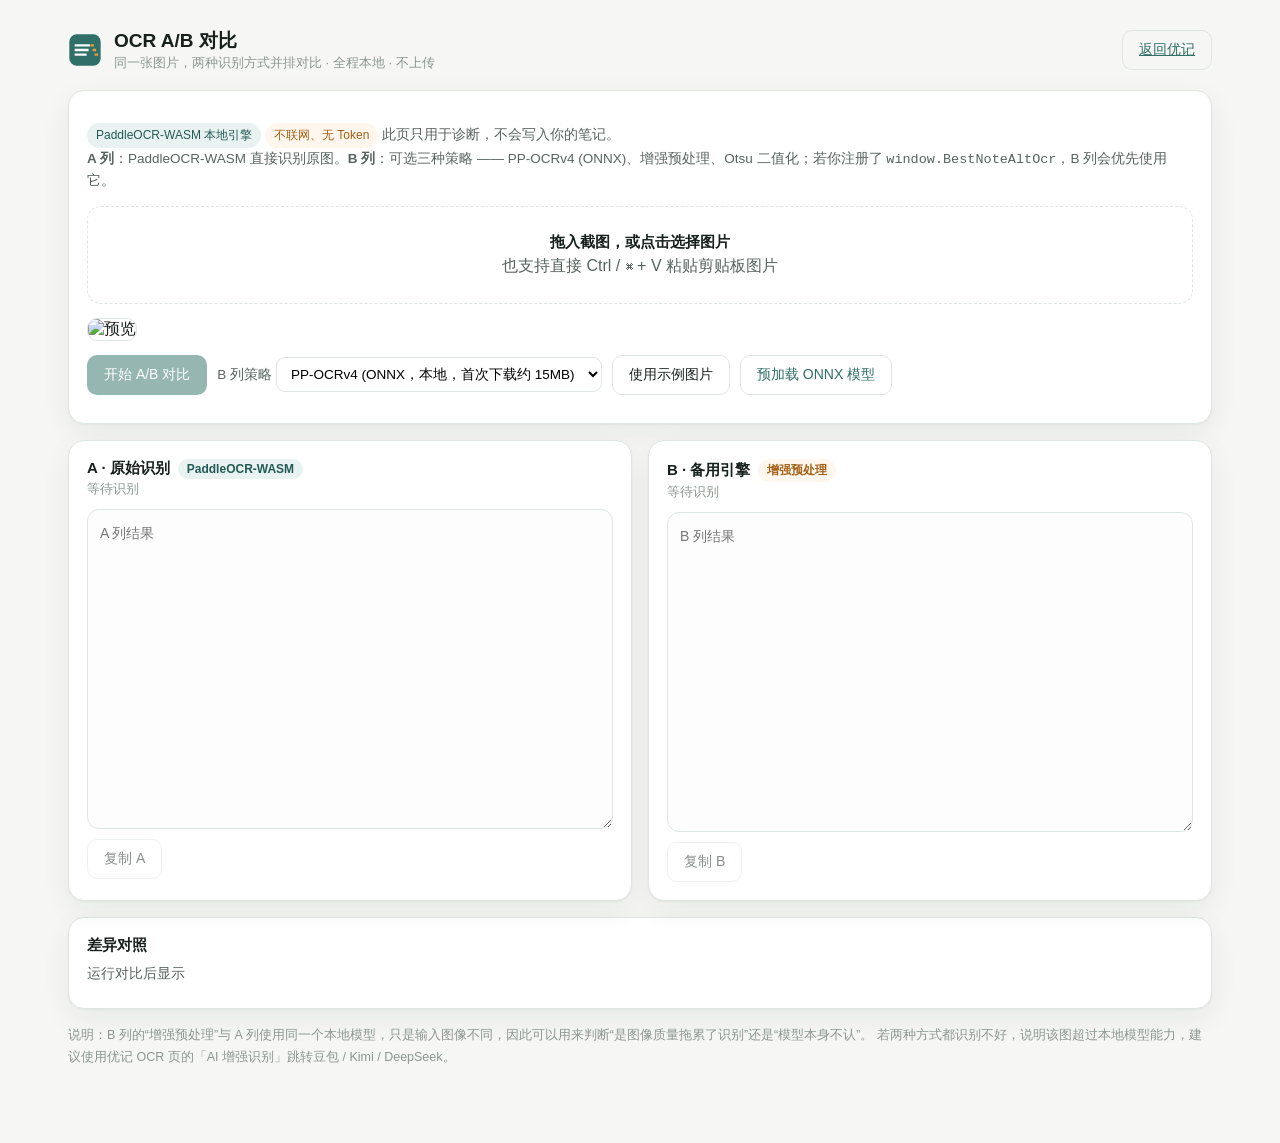
==== ocr-ab-test.html @ 9935817f "Add files via upload" ====
<!doctype html>
<html lang="zh-CN">
<head>
  <meta charset="UTF-8" />
  <meta name="viewport" content="width=device-width, initial-scale=1.0" />
  <meta name="theme-color" content="#2f6f68" />
  <title>优记 · OCR A/B 对比</title>
  <link rel="icon" href="./icon.svg" type="image/svg+xml" />
  <style>
    :root {
      --ink: #17201d;
      --ink-soft: #59645f;
      --ink-faint: #8c9691;
      --paper: #f6f7f4;
      --surface: #ffffff;
      --surface-muted: #eef2ee;
      --line: #dfe6e1;
      --primary: #2f6f68;
      --primary-dark: #245a55;
      --primary-soft: #e8f2f0;
      --accent: #e59a4a;
      --accent-soft: #fff7ed;
      --danger: #c2413b;
      --success: #3a8f76;
      --shadow: 0 1px 2px rgba(22, 32, 29, .05), 0 10px 30px rgba(22, 32, 29, .06);
      font-family: -apple-system, BlinkMacSystemFont, "PingFang SC", "Hiragino Sans GB", "Microsoft YaHei", "Noto Sans CJK SC", sans-serif;
      color: var(--ink);
    }
    * { box-sizing: border-box; }
    body { margin: 0; background: var(--paper); color: var(--ink); }
    a { color: var(--primary); }
    .wrap { max-width: 1180px; margin: 0 auto; padding: 20px 18px 64px; }
    header.top { display: flex; align-items: center; gap: 12px; padding: 8px 0 18px; flex-wrap: wrap; }
    header.top img { width: 34px; height: 34px; border-radius: 9px; }
    header.top h1 { font-size: 19px; margin: 0; }
    header.top .sub { color: var(--ink-faint); font-size: 13px; }
    header.top .spacer { flex: 1; }
    .card { background: var(--surface); border: 1px solid var(--line); border-radius: 16px; box-shadow: var(--shadow); padding: 18px; margin-bottom: 16px; }
    .hint { color: var(--ink-soft); font-size: 13.5px; line-height: 1.6; }
    .badge { display: inline-flex; align-items: center; gap: 6px; font-size: 12px; padding: 3px 9px; border-radius: 999px; background: var(--primary-soft); color: var(--primary-dark); }
    .badge.warn { background: var(--accent-soft); color: #a35f16; }
    .badge.err { background: #fdebea; color: var(--danger); }
    .toolbar { display: flex; flex-wrap: wrap; gap: 10px; align-items: center; margin-top: 14px; }
    button, .filebtn { font: inherit; }
    .btn { border: 1px solid transparent; background: var(--primary); color: #fff; border-radius: 10px; padding: 10px 16px; font-size: 14px; cursor: pointer; }
    .btn[disabled] { opacity: .5; cursor: not-allowed; }
    .btn.secondary { background: var(--surface); color: var(--ink); border-color: var(--line); }
    .btn.ghost { background: transparent; color: var(--primary); border-color: var(--line); }
    .filebtn { position: relative; overflow: hidden; display: inline-flex; }
    .filebtn input { position: absolute; inset: 0; opacity: 0; cursor: pointer; }
    select { border: 1px solid var(--line); border-radius: 9px; padding: 8px 10px; background: #fff; font-size: 13.5px; }
    .drop { border: 1.5px dashed var(--line); border-radius: 14px; padding: 26px 18px; text-align: center; color: var(--ink-soft); margin-top: 14px; transition: .15s; }
    .drop.over { border-color: var(--primary); background: var(--primary-soft); }
    .drop strong { display: block; font-size: 15px; color: var(--ink); margin-bottom: 4px; }
    .preview { display: flex; gap: 12px; align-items: center; margin-top: 14px; flex-wrap: wrap; }
    .preview img { max-height: 90px; border-radius: 10px; border: 1px solid var(--line); }
    .cols { display: grid; grid-template-columns: 1fr 1fr; gap: 16px; }
    @media (max-width: 860px) { .cols { grid-template-columns: 1fr; } }
    .col { display: flex; flex-direction: column; }
    .col h2 { font-size: 15px; margin: 0 0 2px; display: flex; align-items: center; gap: 8px; }
    .col .meta { color: var(--ink-faint); font-size: 12.5px; margin-bottom: 10px; min-height: 18px; }
    .score { font-weight: 600; }
    .score.good { color: var(--success); }
    .score.bad { color: var(--danger); }
    textarea { width: 100%; min-height: 320px; resize: vertical; border: 1px solid var(--line); border-radius: 12px; padding: 12px; font-size: 14px; line-height: 1.7; font-family: inherit; background: #fcfdfc; }
    .col .foot { display: flex; gap: 8px; margin-top: 10px; }
    .diff { margin-top: 6px; }
    .diff table { width: 100%; border-collapse: collapse; font-size: 13px; }
    .diff td { border: 1px solid var(--line); padding: 6px 9px; vertical-align: top; width: 50%; }
    .diff tr.only-left td:first-child { background: #fff7ed; }
    .diff tr.only-right td:last-child { background: #eef7f4; }
    .diff tr.same td { color: var(--ink-faint); }
    .log { margin-top: 10px; font-size: 12.5px; color: var(--ink-faint); white-space: pre-wrap; }
    .footer-note { color: var(--ink-faint); font-size: 12.5px; line-height: 1.7; }
    canvas { display: none; }
  </style>
</head>
<body>
<div class="wrap">
  <header class="top">
    <img src="./icon.svg" alt="" />
    <div>
      <h1>OCR A/B 对比</h1>
      <div class="sub">同一张图片，两种识别方式并排对比 · 全程本地 · 不上传</div>
    </div>
    <span class="spacer"></span>
    <a class="btn ghost" href="./index.html">返回优记</a>
  </header>

  <section class="card">
    <p class="hint">
      <span class="badge">PaddleOCR-WASM 本地引擎</span>
      <span class="badge warn">不联网、无 Token</span>
      此页只用于诊断，不会写入你的笔记。<br />
      <strong>A 列</strong>：PaddleOCR-WASM 直接识别原图。<strong>B 列</strong>：可选三种策略 ——
      PP-OCRv4 (ONNX)、增强预处理、Otsu 二值化；若你注册了 <code>window.BestNoteAltOcr</code>，B 列会优先使用它。
    </p>

    <div class="drop" id="drop">
      <strong>拖入截图，或点击选择图片</strong>
      <span>也支持直接 Ctrl / ⌘ + V 粘贴剪贴板图片</span>
      <input id="file" type="file" accept="image/*" style="display:none" />
    </div>

    <div class="preview" id="preview" hidden>
      <img id="thumb" alt="预览" />
      <div>
        <div id="fileName" class="hint"></div>
        <div id="fileSize" class="hint"></div>
      </div>
    </div>

    <div class="toolbar">
      <button class="btn" id="run" disabled>开始 A/B 对比</button>
      <label class="hint">B 列策略
        <select id="mode">
          <option value="onnx">PP-OCRv4 (ONNX，本地，首次下载约 15MB)</option>
          <option value="enhance">增强预处理（灰度 + 拉伸 + 2×放大）</option>
          <option value="binarize">二值化（Otsu）</option>
        </select>
      </label>
      <button class="btn secondary" id="sample">使用示例图片</button>
      <button class="btn ghost" id="preload">预加载 ONNX 模型</button>
    </div>
    <div class="log" id="log"></div>
  </section>

  <section class="cols">
    <div class="card col">
      <h2>A · 原始识别 <span class="badge">PaddleOCR-WASM</span></h2>
      <div class="meta" id="metaA">等待识别</div>
      <textarea id="textA" placeholder="A 列结果" spellcheck="false"></textarea>
      <div class="foot">
        <button class="btn secondary" id="copyA" disabled>复制 A</button>
      </div>
    </div>
    <div class="card col">
      <h2>B · 备用引擎 <span class="badge warn" id="engineB">增强预处理</span></h2>
      <div class="meta" id="metaB">等待识别</div>
      <textarea id="textB" placeholder="B 列结果" spellcheck="false"></textarea>
      <div class="foot">
        <button class="btn secondary" id="copyB" disabled>复制 B</button>
      </div>
    </div>
  </section>

  <section class="card">
    <h2 style="font-size:15px;margin:0 0 8px;">差异对照</h2>
    <div class="meta hint" id="diffMeta">运行对比后显示</div>
    <div class="diff" id="diff"></div>
  </section>

  <p class="footer-note">
    说明：B 列的“增强预处理”与 A 列使用同一个本地模型，只是输入图像不同，因此可以用来判断“是图像质量拖累了识别”还是“模型本身不认”。
    若两种方式都识别不好，说明该图超过本地模型能力，建议使用优记 OCR 页的「AI 增强识别」跳转豆包 / Kimi / DeepSeek。
  </p>
</div>

<canvas id="canvas"></canvas>
<script src="./ocr-ab-lib.js"></script>
<script src="./ocr-onnx-lib.js"></script>
<script src="./ocr-onnx-engine.js"></script>
<script>
(function () {
  const lib = window.BestNoteAbLib;
  const PADDLE_URL = 'https://cdn.jsdelivr.net/npm/@paddlejs-models/ocr@1.2.4/lib/index.js';
  const $ = (id) => document.getElementById(id);

  let currentFile = null;
  let currentUrl = '';
  let enginePromise = null;

  function setLog(message) {
    $('log').textContent = message ? `${new Date().toLocaleTimeString()}  ${message}` : '';
  }

  function loadEngine() {
    if (window.paddlejs?.ocr?.recognize) return window.paddlejs.ocr.init().then(() => window.paddlejs.ocr);
    if (enginePromise) return enginePromise;
    enginePromise = new Promise((resolve, reject) => {
      const script = document.createElement('script');
      script.src = PADDLE_URL;
      script.async = true;
      script.onload = () => {
        const engine = window.paddlejs?.ocr;
        if (!engine?.recognize) return reject(new Error('PaddleOCR-WASM 初始化失败'));
        engine.init().then(() => resolve(engine)).catch(reject);
      };
      script.onerror = () => reject(new Error('PaddleOCR-WASM 脚本加载失败，请检查网络'));
      document.head.appendChild(script);
    });
    return enginePromise;
  }

  function imageFromUrl(url) {
    return new Promise((resolve, reject) => {
      const img = new Image();
      img.onload = () => resolve(img);
      img.onerror = () => reject(new Error('图片读取失败'));
      img.src = url;
    });
  }

  function readText(result) {
    if (Array.isArray(result?.text)) return result.text.join('\n');
    return String(result?.text || '');
  }

  async function recognizeOriginal(url) {
    const engine = await loadEngine();
    const img = await imageFromUrl(url);
    return readText(await engine.recognize(img));
  }

  function drawToCanvas(img, scale) {
    const canvas = $('canvas');
    const maxSide = 2400;
    let s = scale;
    if (img.naturalWidth * s > maxSide || img.naturalHeight * s > maxSide) {
      s = Math.min(maxSide / img.naturalWidth, maxSide / img.naturalHeight);
    }
    canvas.width = Math.max(1, Math.round(img.naturalWidth * s));
    canvas.height = Math.max(1, Math.round(img.naturalHeight * s));
    const ctx = canvas.getContext('2d');
    ctx.drawImage(img, 0, 0, canvas.width, canvas.height);
    return ctx;
  }

  async function recognizeEnhanced(url, mode) {
    const engine = await loadEngine();
    const img = await imageFromUrl(url);
    const ctx = drawToCanvas(img, 2);
    const frame = ctx.getImageData(0, 0, ctx.canvas.width, ctx.canvas.height);
    let gray = lib.toGrayscale(frame);
    if (mode === 'binarize') {
      gray = lib.contrastStretch(gray);
      gray = lib.binarize(gray);
    } else {
      gray = lib.contrastStretch(gray);
    }
    const rgba = lib.grayscaleToRgba(gray);
    ctx.putImageData(new ImageData(rgba, ctx.canvas.width, ctx.canvas.height), 0, 0);
    return readText(await engine.recognize(ctx.canvas));
  }

  function hasAltEngine() {
    return typeof window.BestNoteAltOcr?.recognize === 'function';
  }

  function bLabel(mode) {
    if (hasAltEngine()) return '外部引擎';
    if (mode === 'onnx') return 'PP-OCRv4 (ONNX)';
    return mode === 'binarize' ? '二值化预处理' : '增强预处理';
  }

  async function runB(url, mode) {
    if (hasAltEngine()) return readText(await window.BestNoteAltOcr.recognize({ url, mode }));
    if (mode === 'onnx') {
      if (!window.BestNoteOnnxOcr?.recognize) throw new Error('ONNX 引擎未加载');
      const result = await window.BestNoteOnnxOcr.recognize(url);
      return result.text;
    }
    return recognizeEnhanced(url, mode);
  }

  function formatMeta(text, ms) {
    const stats = lib.textStats(text);
    const score = lib.qualityScore(text);
    return {
      html: `${stats.lines} 行 · ${stats.chars} 字符 · 质量分 <span class="score ${score >= 60 ? 'good' : 'bad'}">${score}</span> · ${(ms / 1000).toFixed(1)}s`,
      score
    };
  }

  async function runCompare() {
    if (!currentUrl) return;
    const mode = $('mode').value;
    $('run').disabled = true;
    $('engineB').textContent = bLabel(mode);
    $('metaA').textContent = '识别中…';
    $('metaB').textContent = '识别中…';
    setLog(mode === 'onnx' ? '正在加载 ONNX 运行时与 PP-OCRv4 模型（首次约 15MB，之后走浏览器缓存）…' : '正在加载本地模型…');
    let a = '';
    let b = '';
    try {
      const t0 = performance.now();
      a = lib.normalizeText(await recognizeOriginal(currentUrl));
      const dtA = performance.now() - t0;
      $('textA').value = a;
      $('metaA').innerHTML = formatMeta(a, dtA).html;
      $('copyA').disabled = !a;
    } catch (error) {
      $('metaA').innerHTML = `<span class="badge err">失败</span> ${error.message}`;
      setLog(`A 列失败：${error.message}`);
    }
    try {
      setLog('正在运行 B 列…');
      const t0 = performance.now();
      b = lib.normalizeText(await runB(currentUrl, mode));
      const dtB = performance.now() - t0;
      $('textB').value = b;
      $('metaB').innerHTML = formatMeta(b, dtB).html;
      $('copyB').disabled = !b;
    } catch (error) {
      $('metaB').innerHTML = `<span class="badge err">失败</span> ${error.message}`;
      setLog(`B 列失败：${error.message}`);
    }
    if (a || b) {
      const diff = lib.diffLines(a, b);
      $('diffMeta').innerHTML = `一致率 <strong>${diff.agreement}%</strong> · 共 ${diff.rows.length} 行`;
      $('diff').innerHTML = `<table>${diff.rows.slice(0, 200).map((row) => `
        <tr class="${row.tag}"><td>${row.left ? esc(row.left) : '<span style="color:#c9d4cd">—</span>'}</td><td>${row.right ? esc(row.right) : '<span style="color:#c9d4cd">—</span>'}</td></tr>
      `).join('')}</table>`;
      setLog('对比完成');
    }
    $('run').disabled = false;
  }

  function esc(text) {
    return String(text).replace(/[&<>]/g, (ch) => ({ '&': '&amp;', '<': '&lt;', '>': '&gt;' }[ch]));
  }

  function acceptFile(file) {
    if (!file || !file.type.startsWith('image/')) return;
    if (currentUrl.startsWith('blob:')) URL.revokeObjectURL(currentUrl);
    currentFile = file;
    currentUrl = URL.createObjectURL(file);
    $('thumb').src = currentUrl;
    $('preview').hidden = false;
    $('fileName').textContent = file.name || '剪贴板图片';
    $('fileSize').textContent = `${Math.round(file.size / 1024)} KB`;
    $('run').disabled = false;
    $('textA').value = '';
    $('textB').value = '';
    $('diff').innerHTML = '';
    $('diffMeta').textContent = '运行对比后显示';
    setLog('已选择图片，点击「开始 A/B 对比」');
  }

  function makeSample() {
    const canvas = document.createElement('canvas');
    canvas.width = 720;
    canvas.height = 420;
    const ctx = canvas.getContext('2d');
    ctx.fillStyle = '#ffffff';
    ctx.fillRect(0, 0, canvas.width, canvas.height);
    ctx.fillStyle = '#111111';
    ctx.font = '26px "PingFang SC", "Microsoft YaHei", sans-serif';
    ctx.fillText('本周训练计划', 32, 56);
    const rows = [
      ['动作', '组数', '次数', '备注'],
      ['深蹲', '4', '8', '保持核心收紧'],
      ['硬拉', '3', '6', '不要弓背'],
      ['卧推', '4', '8', '肩胛收紧'],
      ['引体向上', '3', '10', 'full range']
    ];
    ctx.font = '22px "PingFang SC", "Microsoft YaHei", sans-serif';
    rows.forEach((row, r) => {
      row.forEach((cell, c) => {
        ctx.fillText(cell, 36 + c * 170, 120 + r * 58);
      });
    });
    return new Promise((resolve) => canvas.toBlob((blob) => resolve(new File([blob], '示例-训练计划.png', { type: 'image/png' })), 'image/png'));
  }

  $('drop').addEventListener('click', () => $('file').click());
  $('file').addEventListener('change', (event) => acceptFile(event.target.files[0]));
  ['dragenter', 'dragover'].forEach((type) => $('drop').addEventListener(type, (event) => {
    event.preventDefault();
    $('drop').classList.add('over');
  }));
  ['dragleave', 'drop'].forEach((type) => $('drop').addEventListener(type, (event) => {
    event.preventDefault();
    $('drop').classList.remove('over');
  }));
  $('drop').addEventListener('drop', (event) => acceptFile(event.dataTransfer.files[0]));
  document.addEventListener('paste', (event) => {
    const item = [...(event.clipboardData?.items || [])].find((it) => it.type.startsWith('image/'));
    if (item) acceptFile(item.getAsFile());
  });
  $('run').addEventListener('click', runCompare);
  $('preload').addEventListener('click', async () => {
    if (!window.BestNoteOnnxOcr?.load) return setLog('ONNX 引擎未加载');
    setLog('正在下载 onnxruntime-web 与 PP-OCRv4 模型（首次约 15MB）…');
    try {
      await window.BestNoteOnnxOcr.load();
      setLog('ONNX 模型加载成功，可切换到「PP-OCRv4 (ONNX)」进行对比。');
    } catch (error) {
      setLog(`ONNX 模型加载失败：\n${error.message}`);
    }
  });
  $('sample').addEventListener('click', async () => {
    acceptFile(await makeSample());
    runCompare();
  });
  $('copyA').addEventListener('click', () => navigator.clipboard.writeText($('textA').value).then(() => setLog('已复制 A 列结果')));
  $('copyB').addEventListener('click', () => navigator.clipboard.writeText($('textB').value).then(() => setLog('已复制 B 列结果')));
})();
</script>
</body>
</html>
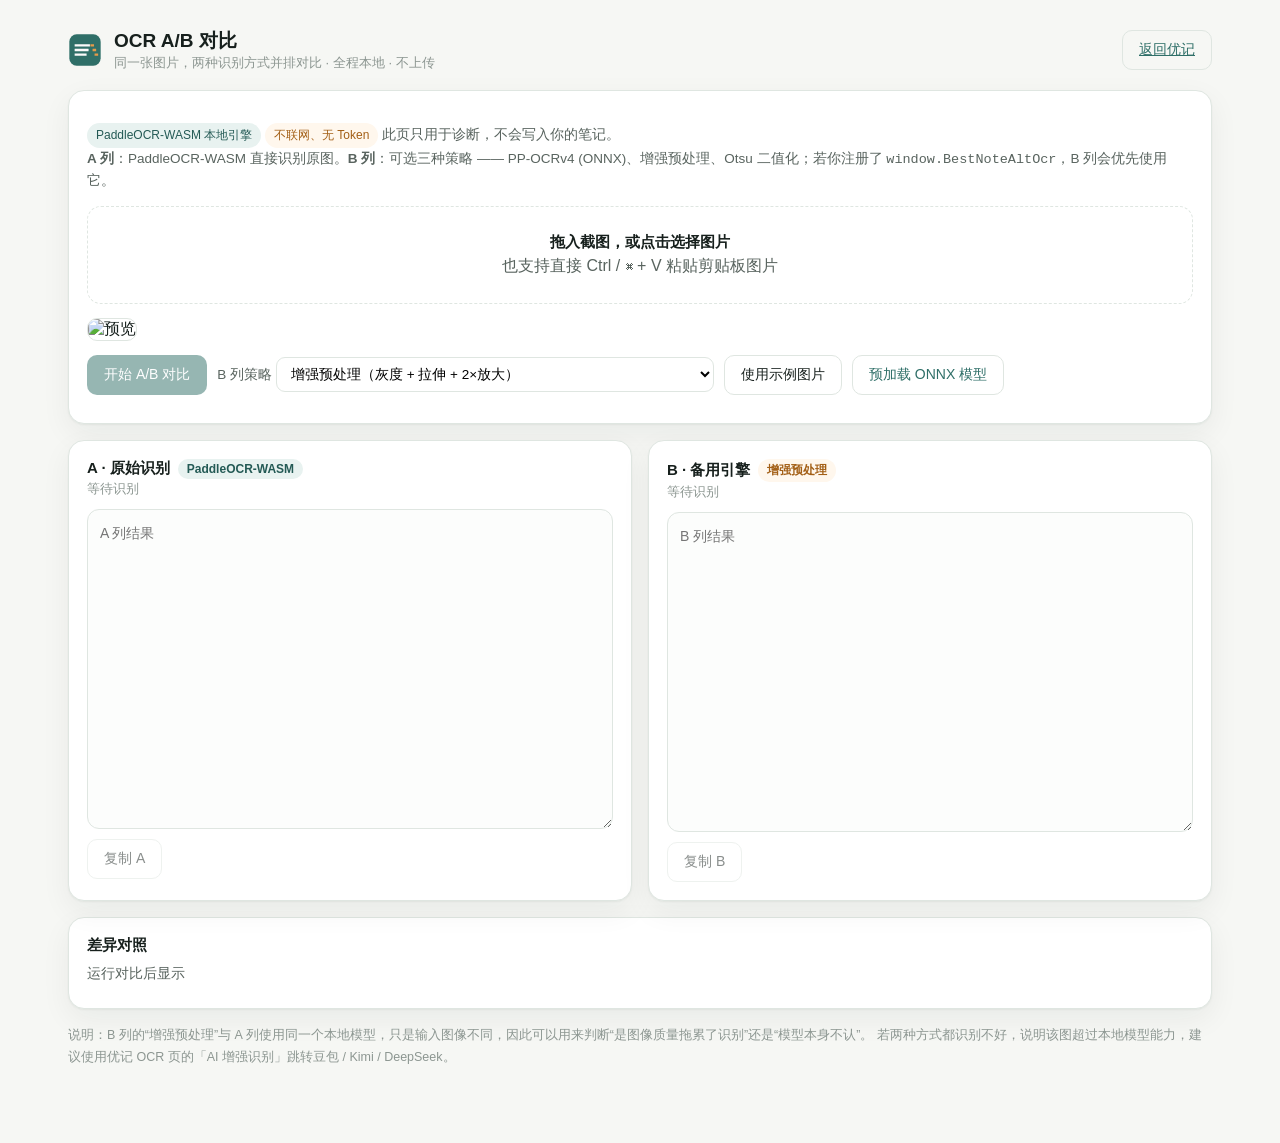
==== commit 5eb0d2e4: "Add files via upload" ====
--- a/ocr-ab-test.html
+++ b/ocr-ab-test.html
@@ -114,9 +114,9 @@
       <button class="btn" id="run" disabled>开始 A/B 对比</button>
       <label class="hint">B 列策略
         <select id="mode">
-          <option value="onnx">PP-OCRv4 (ONNX，本地，首次下载约 15MB)</option>
           <option value="enhance">增强预处理（灰度 + 拉伸 + 2×放大）</option>
           <option value="binarize">二值化（Otsu）</option>
+          <option value="onnx">PP-OCRv4 (ONNX，需能访问 HuggingFace，首次下载约 15MB)</option>
         </select>
       </label>
       <button class="btn secondary" id="sample">使用示例图片</button>
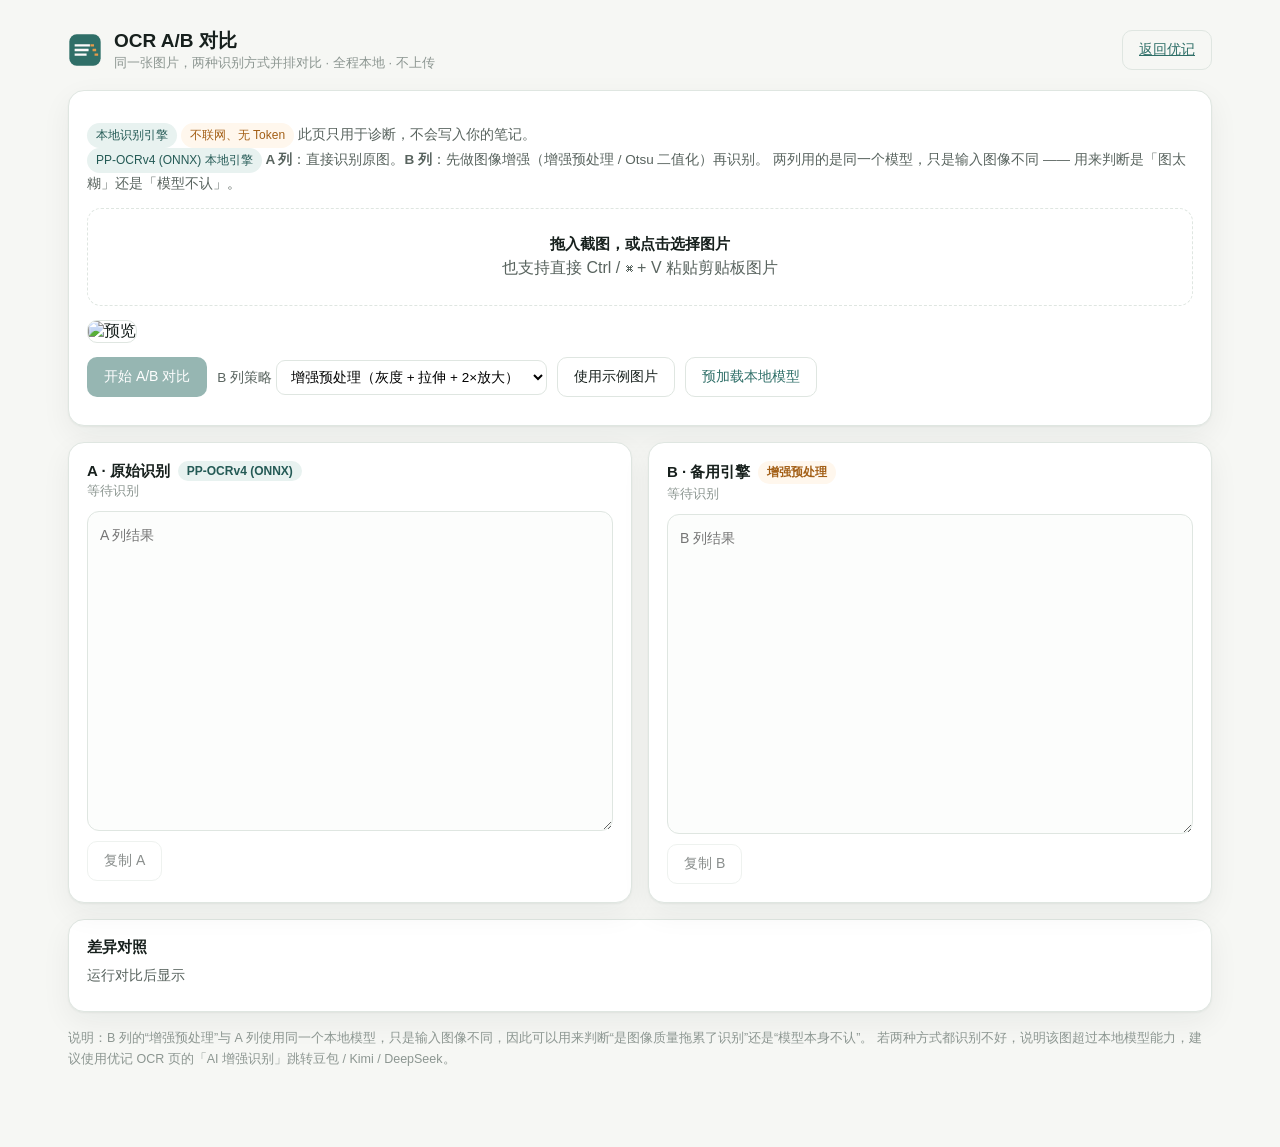
==== commit 95867941: "Add files via upload" ====
--- a/ocr-ab-test.html
+++ b/ocr-ab-test.html
@@ -89,11 +89,12 @@
 
   <section class="card">
     <p class="hint">
-      <span class="badge">PaddleOCR-WASM 本地引擎</span>
+      <span class="badge">本地识别引擎</span>
       <span class="badge warn">不联网、无 Token</span>
       此页只用于诊断，不会写入你的笔记。<br />
-      <strong>A 列</strong>：PaddleOCR-WASM 直接识别原图。<strong>B 列</strong>：可选三种策略 ——
-      PP-OCRv4 (ONNX)、增强预处理、Otsu 二值化；若你注册了 <code>window.BestNoteAltOcr</code>，B 列会优先使用它。
+      <span class="badge">PP-OCRv4 (ONNX) 本地引擎</span>
+      <strong>A 列</strong>：直接识别原图。<strong>B 列</strong>：先做图像增强（增强预处理 / Otsu 二值化）再识别。
+      两列用的是同一个模型，只是输入图像不同 —— 用来判断是「图太糊」还是「模型不认」。
     </p>
 
     <div class="drop" id="drop">
@@ -116,18 +117,17 @@
         <select id="mode">
           <option value="enhance">增强预处理（灰度 + 拉伸 + 2×放大）</option>
           <option value="binarize">二值化（Otsu）</option>
-          <option value="onnx">PP-OCRv4 (ONNX，需能访问 HuggingFace，首次下载约 15MB)</option>
         </select>
       </label>
       <button class="btn secondary" id="sample">使用示例图片</button>
-      <button class="btn ghost" id="preload">预加载 ONNX 模型</button>
+      <button class="btn ghost" id="preload">预加载本地模型</button>
     </div>
     <div class="log" id="log"></div>
   </section>
 
   <section class="cols">
     <div class="card col">
-      <h2>A · 原始识别 <span class="badge">PaddleOCR-WASM</span></h2>
+      <h2>A · 原始识别 <span class="badge">PP-OCRv4 (ONNX)</span></h2>
       <div class="meta" id="metaA">等待识别</div>
       <textarea id="textA" placeholder="A 列结果" spellcheck="false"></textarea>
       <div class="foot">
@@ -163,10 +163,8 @@
 <script>
 (function () {
   const lib = window.BestNoteAbLib;
-  const PADDLE_URL = 'https://cdn.jsdelivr.net/npm/@paddlejs-models/ocr@1.2.4/lib/index.js';
   const $ = (id) => document.getElementById(id);
 
-  let currentFile = null;
   let currentUrl = '';
   let enginePromise = null;
 
@@ -175,21 +173,36 @@
   }
 
   function loadEngine() {
-    if (window.paddlejs?.ocr?.recognize) return window.paddlejs.ocr.init().then(() => window.paddlejs.ocr);
+    if (window.BestNoteOnnxOcr?.recognize) return Promise.resolve(window.BestNoteOnnxOcr);
     if (enginePromise) return enginePromise;
-    enginePromise = new Promise((resolve, reject) => {
+    enginePromise = (async () => {
+      if (!window.BestNoteOnnxOcr?.recognize) {
+        await loadScript('./ocr-onnx-lib.js', 'onnx-lib');
+        await loadScript('./ocr-onnx-engine.js', 'onnx-engine');
+      }
+      if (!window.BestNoteOnnxOcr?.recognize) throw new Error('PP-OCRv4 (ONNX) 引擎未加载');
+      return window.BestNoteOnnxOcr;
+    })().catch((error) => { enginePromise = null; throw error; });
+    return enginePromise;
+  }
+
+  function loadScript(src, flag) {
+    return new Promise((resolve, reject) => {
+      const existing = document.querySelector(`script[data-ab-script="${flag}"]`);
+      if (existing) {
+        if (existing.dataset.loaded === 'true') return resolve();
+        existing.addEventListener('load', () => resolve(), { once: true });
+        existing.addEventListener('error', () => reject(new Error(`脚本加载失败：${src}`)), { once: true });
+        return;
+      }
       const script = document.createElement('script');
-      script.src = PADDLE_URL;
+      script.src = src;
       script.async = true;
-      script.onload = () => {
-        const engine = window.paddlejs?.ocr;
-        if (!engine?.recognize) return reject(new Error('PaddleOCR-WASM 初始化失败'));
-        engine.init().then(() => resolve(engine)).catch(reject);
-      };
-      script.onerror = () => reject(new Error('PaddleOCR-WASM 脚本加载失败，请检查网络'));
+      script.dataset.abScript = flag;
+      script.addEventListener('load', () => { script.dataset.loaded = 'true'; resolve(); }, { once: true });
+      script.addEventListener('error', () => reject(new Error(`脚本加载失败：${src}`)), { once: true });
       document.head.appendChild(script);
     });
-    return enginePromise;
   }
 
   function imageFromUrl(url) {
@@ -208,8 +221,9 @@
 
   async function recognizeOriginal(url) {
     const engine = await loadEngine();
-    const img = await imageFromUrl(url);
-    return readText(await engine.recognize(img));
+    setLog('正在加载 ONNX 模型（首次约 15MB，来自 hf-mirror.com）…');
+    const result = await engine.recognize(url);
+    return readText(result);
   }
 
   function drawToCanvas(img, scale) {
@@ -232,62 +246,35 @@
     const ctx = drawToCanvas(img, 2);
     const frame = ctx.getImageData(0, 0, ctx.canvas.width, ctx.canvas.height);
     let gray = lib.toGrayscale(frame);
-    if (mode === 'binarize') {
-      gray = lib.contrastStretch(gray);
-      gray = lib.binarize(gray);
-    } else {
-      gray = lib.contrastStretch(gray);
-    }
+    gray = lib.contrastStretch(gray);
+    if (mode === 'binarize') gray = lib.binarize(gray);
     const rgba = lib.grayscaleToRgba(gray);
     ctx.putImageData(new ImageData(rgba, ctx.canvas.width, ctx.canvas.height), 0, 0);
-    return readText(await engine.recognize(ctx.canvas));
-  }
-
-  function hasAltEngine() {
-    return typeof window.BestNoteAltOcr?.recognize === 'function';
-  }
-
-  function bLabel(mode) {
-    if (hasAltEngine()) return '外部引擎';
-    if (mode === 'onnx') return 'PP-OCRv4 (ONNX)';
-    return mode === 'binarize' ? '二值化预处理' : '增强预处理';
-  }
-
-  async function runB(url, mode) {
-    if (hasAltEngine()) return readText(await window.BestNoteAltOcr.recognize({ url, mode }));
-    if (mode === 'onnx') {
-      if (!window.BestNoteOnnxOcr?.recognize) throw new Error('ONNX 引擎未加载');
-      const result = await window.BestNoteOnnxOcr.recognize(url);
-      return result.text;
-    }
-    return recognizeEnhanced(url, mode);
+    const result = await engine.recognize(ctx.canvas);
+    return readText(result);
   }
 
   function formatMeta(text, ms) {
     const stats = lib.textStats(text);
     const score = lib.qualityScore(text);
-    return {
-      html: `${stats.lines} 行 · ${stats.chars} 字符 · 质量分 <span class="score ${score >= 60 ? 'good' : 'bad'}">${score}</span> · ${(ms / 1000).toFixed(1)}s`,
-      score
-    };
+    return `${stats.lines} 行 · ${stats.chars} 字符 · 质量分 <span class="score ${score >= 60 ? 'good' : 'bad'}">${score}</span> · ${(ms / 1000).toFixed(1)}s`;
   }
 
   async function runCompare() {
     if (!currentUrl) return;
     const mode = $('mode').value;
     $('run').disabled = true;
-    $('engineB').textContent = bLabel(mode);
+    $('engineB').textContent = mode === 'binarize' ? '二值化预处理' : '增强预处理';
     $('metaA').textContent = '识别中…';
     $('metaB').textContent = '识别中…';
-    setLog(mode === 'onnx' ? '正在加载 ONNX 运行时与 PP-OCRv4 模型（首次约 15MB，之后走浏览器缓存）…' : '正在加载本地模型…');
+    setLog('正在加载本地模型…');
     let a = '';
     let b = '';
     try {
       const t0 = performance.now();
       a = lib.normalizeText(await recognizeOriginal(currentUrl));
-      const dtA = performance.now() - t0;
       $('textA').value = a;
-      $('metaA').innerHTML = formatMeta(a, dtA).html;
+      $('metaA').innerHTML = formatMeta(a, performance.now() - t0);
       $('copyA').disabled = !a;
     } catch (error) {
       $('metaA').innerHTML = `<span class="badge err">失败</span> ${error.message}`;
@@ -296,10 +283,9 @@
     try {
       setLog('正在运行 B 列…');
       const t0 = performance.now();
-      b = lib.normalizeText(await runB(currentUrl, mode));
-      const dtB = performance.now() - t0;
+      b = lib.normalizeText(await recognizeEnhanced(currentUrl, mode));
       $('textB').value = b;
-      $('metaB').innerHTML = formatMeta(b, dtB).html;
+      $('metaB').innerHTML = formatMeta(b, performance.now() - t0);
       $('copyB').disabled = !b;
     } catch (error) {
       $('metaB').innerHTML = `<span class="badge err">失败</span> ${error.message}`;
@@ -323,7 +309,6 @@
   function acceptFile(file) {
     if (!file || !file.type.startsWith('image/')) return;
     if (currentUrl.startsWith('blob:')) URL.revokeObjectURL(currentUrl);
-    currentFile = file;
     currentUrl = URL.createObjectURL(file);
     $('thumb').src = currentUrl;
     $('preview').hidden = false;
@@ -379,19 +364,19 @@
     if (item) acceptFile(item.getAsFile());
   });
   $('run').addEventListener('click', runCompare);
-  $('preload').addEventListener('click', async () => {
-    if (!window.BestNoteOnnxOcr?.load) return setLog('ONNX 引擎未加载');
-    setLog('正在下载 onnxruntime-web 与 PP-OCRv4 模型（首次约 15MB）…');
-    try {
-      await window.BestNoteOnnxOcr.load();
-      setLog('ONNX 模型加载成功，可切换到「PP-OCRv4 (ONNX)」进行对比。');
-    } catch (error) {
-      setLog(`ONNX 模型加载失败：\n${error.message}`);
-    }
-  });
   $('sample').addEventListener('click', async () => {
     acceptFile(await makeSample());
     runCompare();
+  });
+  $('preload').addEventListener('click', async () => {
+    setLog('正在下载 onnxruntime-web 与 PP-OCRv4 模型（首次约 15MB，来自 hf-mirror.com）…');
+    try {
+      const engine = await loadEngine();
+      await engine.load();
+      setLog('PP-OCRv4 (ONNX) 模型加载成功，可以开始对比了。');
+    } catch (error) {
+      setLog(`模型加载失败：\n${error.message}`);
+    }
   });
   $('copyA').addEventListener('click', () => navigator.clipboard.writeText($('textA').value).then(() => setLog('已复制 A 列结果')));
   $('copyB').addEventListener('click', () => navigator.clipboard.writeText($('textB').value).then(() => setLog('已复制 B 列结果')));
